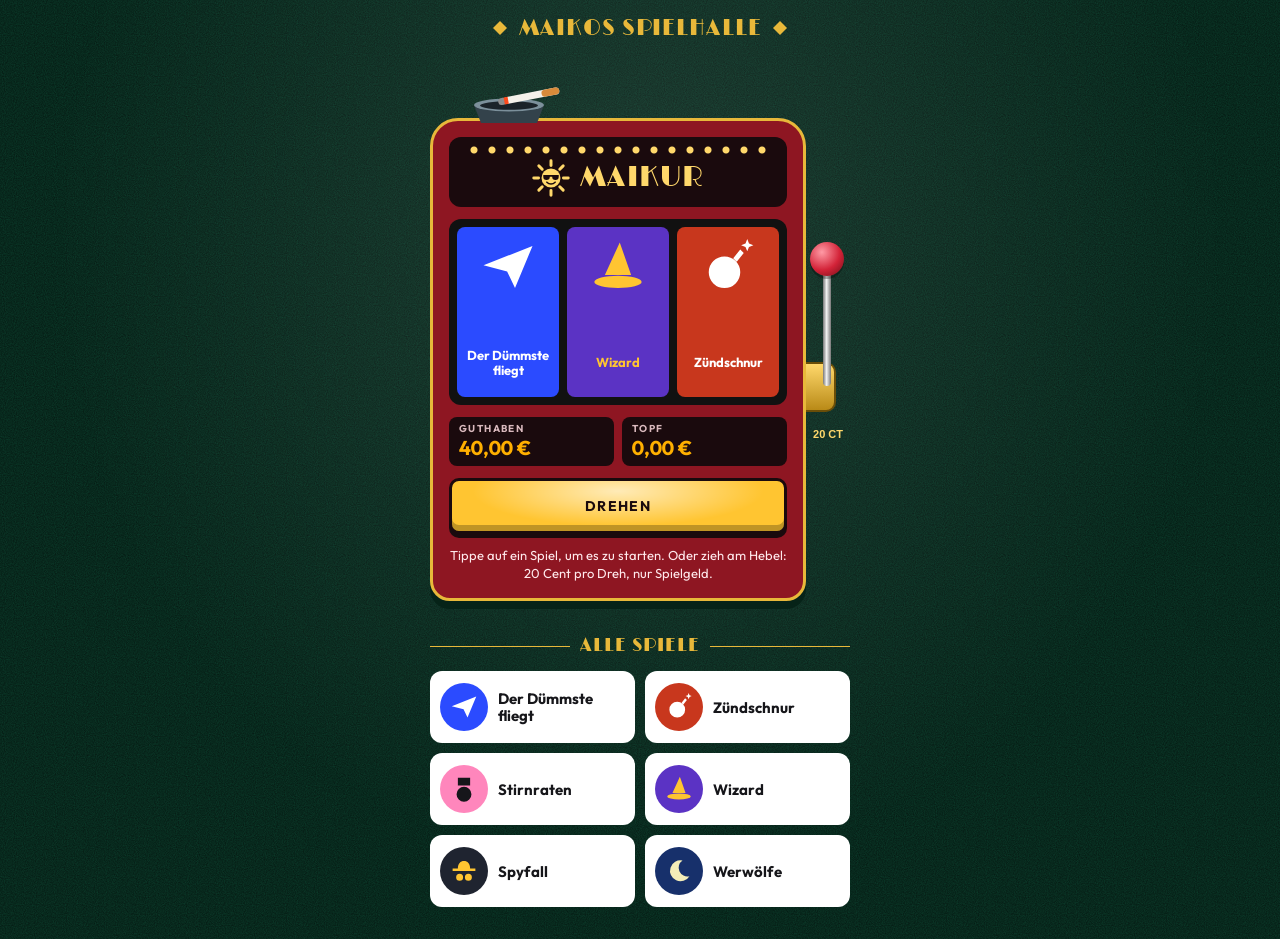
==== index.html @ b2ab0549 "Der Dümmste fliegt: Themen, optionales Schätzfinale, 240 neue Fragen; vier Spiele entfernt - Jede Fr" ====
<!DOCTYPE html>
<html lang="de">
<head>
<meta charset="UTF-8">
<meta name="viewport" content="width=device-width, initial-scale=1">
<title>Maikos Spielhalle</title>
<meta name="description" content="Partyspiele im Browser, ohne App. Dreh am Automaten oder such dir eins aus.">
<meta name="theme-color" content="#0B3B2A">
<meta property="og:type" content="website">
<meta property="og:locale" content="de_DE">
<meta property="og:title" content="Maikos Spielhalle">
<meta property="og:description" content="Partyspiele im Browser, ohne App.">
<link rel="icon" type="image/png" href="favicon.png">
<link rel="preconnect" href="https://fonts.googleapis.com">
<link rel="preconnect" href="https://fonts.gstatic.com" crossorigin>
<link href="https://fonts.googleapis.com/css2?family=Limelight&family=Outfit:wght@400;500;700&display=swap" rel="stylesheet">
<style>
  :root {
    --felt: #0B3B2A; --gold: #E8B83A; --gold-hi: #FFD86B; --red: #8E1622;
    --ink: #16161A; --dark: #1A0A0D; --cell: 170px;
  }
  * { box-sizing: border-box; }
  body {
    margin: 0; color: #fff; font-family: 'Outfit', system-ui, sans-serif;
    -webkit-tap-highlight-color: transparent;
    /* Filz: Lichtkegel + Fasern aus SVG-Rauschen */
    background-color: var(--felt);
    background-image:
      radial-gradient(ellipse at 50% 25%, rgba(255,255,255,.09), transparent 65%),
      url("data:image/svg+xml,%3Csvg xmlns='http://www.w3.org/2000/svg' width='220' height='220'%3E%3Cfilter id='n'%3E%3CfeTurbulence type='fractalNoise' baseFrequency='.9' numOctaves='3' stitchTiles='stitch'/%3E%3CfeColorMatrix values='0 0 0 0 0  0 0 0 0 0  0 0 0 0 0  0 0 0 .6 0'/%3E%3C/filter%3E%3Crect width='100%25' height='100%25' filter='url(%23n)'/%3E%3C/svg%3E");
  }
  .wrap { max-width: 440px; min-height: 100dvh; margin: 0 auto; padding: 0 10px 32px; }
  .display { font-family: 'Limelight', Georgia, serif; font-weight: 400; letter-spacing: .04em; }

  header {
    height: 56px; display: flex; align-items: center; justify-content: center; gap: 12px;
    color: var(--gold); font-size: 22px;
  }
  header svg { width: 14px; height: 14px; flex: none; }

  /* AUTOMAT */
  .stage { position: relative; margin: 62px 44px 0 0; }
  .machine {
    display: flex; flex-direction: column; gap: 12px; padding: 16px;
    background: var(--red); border: 3px solid var(--gold);
    border-radius: 28px 28px 20px 20px; box-shadow: 0 8px 0 #062318;
  }
  .machine[data-mode="games"] .slot-only, .machine[data-mode="slot"] .games-only { display: none; }

  .sign { background: var(--dark); border-radius: 12px; padding: 8px 12px 10px; }
  .bulbs {
    height: 10px; margin-bottom: 4px;
    background: radial-gradient(circle, var(--gold-hi) 3px, transparent 4px) center / 18px 10px;
  }
  .sign h1 {
    margin: 0; display: flex; align-items: center; justify-content: center; gap: 10px;
    font-size: 28px; color: var(--gold-hi);
  }
  .sign h1 svg { width: 38px; height: 38px; }

  .window { padding: 8px; background: #111; border-radius: 12px; }
  .games, .slot { display: flex; gap: 8px; }
  .reel { flex: 1; min-width: 0; height: var(--cell); overflow: hidden; border-radius: 8px; }
  .cell {
    height: var(--cell); padding: 12px 4px; text-align: center; text-decoration: none;
    display: flex; flex-direction: column; align-items: center; justify-content: space-between;
    font-size: 13px; font-weight: 700; line-height: 1.15; hyphens: auto;
  }
  .cell svg { width: 56px; height: 56px; }
  .cell span { min-height: 3.45em; display: flex; align-items: center; }

  /* Automatenspiel: eine Walze + drei Gewinnleitern */
  .slot .reel { flex: none; width: 80px; }
  .sym { height: var(--cell); display: flex; align-items: center; justify-content: center; background: #fff; }
  .sym.bust { background: var(--ink); }
  .sym svg { width: 58px; height: 58px; }
  .ladders { flex: 1; display: grid; grid-template-columns: repeat(3, 1fr); gap: 4px; }
  .ladder { display: flex; flex-direction: column; gap: 3px; }
  .ladder svg { width: 22px; height: 22px; margin: 0 auto 1px; }
  .step {
    flex: 1; display: flex; align-items: center; justify-content: center; border-radius: 3px;
    background: #2A2A2A; color: #A3A3A3; font-size: 11px; font-weight: 700;
  }
  .step.lit { background: var(--c); color: var(--ink); }

  .led { display: flex; gap: 8px; }
  .led div {
    flex: 1; padding: 5px 10px 6px; border-radius: 8px; background: var(--dark);
    font-size: 10px; font-weight: 700; letter-spacing: .14em; color: #D9B9BD;
  }
  .led b { display: block; font-size: 20px; letter-spacing: 0; color: #FFB000; font-variant-numeric: tabular-nums; }

  /* Leuchttasten */
  .btns { display: flex; gap: 8px; }
  .mbtn {
    flex: 1; height: 56px; padding: 0; cursor: pointer;
    border: 3px solid var(--dark); border-radius: 10px;
    background: radial-gradient(ellipse at 50% 20%, rgba(255,255,255,.65), transparent 62%), var(--c);
    box-shadow: inset 0 -6px 0 rgba(0,0,0,.25), 0 4px 0 var(--dark);
    color: var(--dark); font: 700 14px 'Outfit', sans-serif; letter-spacing: .1em;
    transition: transform .08s, box-shadow .08s, filter .2s;
  }
  .mbtn:active { transform: translateY(3px); box-shadow: inset 0 -3px 0 rgba(0,0,0,.25), 0 1px 0 var(--dark); }
  .mbtn:disabled { filter: saturate(.25) brightness(.65); cursor: default; }
  .hint { margin: 0; min-height: 2.8em; text-align: center; font-size: 13px; line-height: 1.4; color: #FFE9EC; }

  /* HEBEL */
  .lever {
    position: absolute; right: -44px; top: 118px; width: 44px; height: 210px;
    padding: 0; border: 0; background: none; cursor: pointer;
  }
  .lever i { position: absolute; display: block; }
  .lever .mount { left: 0; bottom: 34px; width: 30px; height: 50px; border-radius: 0 10px 10px 0; background: linear-gradient(#FFD86B, #B98A17); border: 2px solid #6B4E08; border-left: 0; }
  .lever .stick { left: 17px; bottom: 60px; width: 8px; height: 126px; border-radius: 4px; background: linear-gradient(90deg, #777, #F2F2F2 45%, #777); transform-origin: bottom; }
  .lever .knob { left: 4px; top: 6px; width: 34px; height: 34px; border-radius: 50%; background: radial-gradient(circle at 35% 30%, #FF9AA5, #D32338 55%, #6D0D16); box-shadow: 0 3px 0 rgba(0,0,0,.3); }
  .lever .price { left: 0; right: 0; bottom: 6px; font-style: normal; font-size: 11px; font-weight: 700; color: var(--gold-hi); text-align: center; }
  .lever.pull .knob { animation: knob .7s ease-out; }
  .lever.pull .stick { animation: stick .7s ease-out; }
  @keyframes knob  { 30% { transform: translateY(112px); } }
  @keyframes stick { 30% { transform: scaleY(.12); } }

  /* ASCHENBECHER */
  .ashtray { position: absolute; left: 22px; bottom: calc(100% - 9px); width: 120px; overflow: visible; pointer-events: none; }
  .smoke { fill: none; stroke: rgba(255,255,255,.55); stroke-width: 3; stroke-linecap: round; filter: blur(1.6px); opacity: 0; animation: smoke 4.5s linear infinite; }
  .smoke + .smoke { animation-delay: 2.2s; }
  @keyframes smoke {
    0%   { opacity: 0;  transform: translate(0, 10px); }
    25%  { opacity: .7; }
    100% { opacity: 0;  transform: translate(6px, -22px); }
  }
  .ember { animation: ember 1.8s ease-in-out infinite alternate; }
  @keyframes ember { to { fill: #FFB347; } }

  /* ALLE SPIELE */
  .all-title {
    display: flex; align-items: center; gap: 10px; margin: 34px 0 14px;
    color: var(--gold); font-size: 18px; letter-spacing: .06em;
  }
  .all-title::before, .all-title::after { content: ""; flex: 1; height: 1px; background: var(--gold); }
  .all { display: grid; grid-template-columns: 1fr 1fr; gap: 10px; }
  .card {
    min-height: 72px; padding: 10px; border-radius: 12px; background: #fff; color: var(--ink);
    display: flex; align-items: center; gap: 10px; text-decoration: none;
    font-size: 15px; font-weight: 700; line-height: 1.15;
  }
  .chip {
    flex: none; width: 48px; height: 48px; border-radius: 50%;
    display: flex; align-items: center; justify-content: center;
  }
  .chip svg { width: 28px; height: 28px; }

  .cell:active, .card:active { filter: brightness(.9); }
  a:focus-visible, button:focus-visible { outline: 3px solid #fff; outline-offset: 2px; }
  @media (prefers-reduced-motion: reduce) { .smoke, .ember, .lever.pull i { animation: none; } .smoke { opacity: .5; } }
</style>
</head>
<body>
<div class="wrap">

  <header class="display">
    <svg viewBox="0 0 14 14" aria-hidden="true"><path d="M7 0l7 7-7 7-7-7z" fill="currentColor"/></svg>
    MAIKOS SPIELHALLE
    <svg viewBox="0 0 14 14" aria-hidden="true"><path d="M7 0l7 7-7 7-7-7z" fill="currentColor"/></svg>
  </header>

  <div class="stage">

    <svg class="ashtray" viewBox="0 0 120 70" aria-hidden="true">
      <path class="smoke" d="M50 34c-9-8 8-13 0-22s7-13 1-22"/>
      <path class="smoke" d="M53 34c8-9-7-12 1-21s-6-14 0-23"/>
      <path d="M22 48h70l-7 18H29z" fill="#33424B"/>
      <ellipse cx="57" cy="48" rx="35" ry="6.5" fill="#7C909B"/>
      <ellipse cx="57" cy="48.5" rx="29" ry="4.2" fill="#1B2329"/>
      <g transform="rotate(-11 60 42)">
        <rect x="52" y="39" width="56" height="7" rx="3.5" fill="#F4F1EA"/>
        <rect x="90" y="39" width="18" height="7" rx="3.5" fill="#D98A3A"/>
        <rect x="46" y="39" width="8" height="7" rx="3" fill="#8D8D8D"/>
        <rect class="ember" x="52" y="39" width="4" height="7" fill="#FF4A1C"/>
      </g>
    </svg>

    <section class="machine" data-mode="games" aria-label="Spielautomat">
      <div class="sign">
        <div class="bulbs" aria-hidden="true"></div>
        <h1 class="display">
          <svg viewBox="0 0 64 64" aria-hidden="true">
            <g stroke="#FFD86B" stroke-width="5" stroke-linecap="round"><path d="M32 3v8M32 53v8M3 32h8M53 32h8M11.5 11.5l5.7 5.7M46.8 46.8l5.7 5.7M11.5 52.5l5.7-5.7M46.8 17.2l5.7-5.7"/></g>
            <circle cx="32" cy="32" r="16" fill="#FFD86B"/>
            <path d="M19 27h26v3a5.5 5.5 0 0 1-11 0h-4a5.5 5.5 0 0 1-11 0z" fill="#1A0A0D"/>
            <path d="M25 39c4 4 10 4 14 0" stroke="#1A0A0D" stroke-width="2.5" fill="none" stroke-linecap="round"/>
          </svg>
          MAIKUR
        </h1>
      </div>

      <div class="window">
        <div class="games games-only">
          <div class="reel"><div class="strip"></div></div>
          <div class="reel"><div class="strip"></div></div>
          <div class="reel"><div class="strip"></div></div>
        </div>
        <div class="slot slot-only">
          <div class="reel"><div class="strip" id="sreel"></div></div>
          <div class="ladders" id="ladders"></div>
        </div>
      </div>

      <div class="led">
        <div>GUTHABEN<b id="credit"></b></div>
        <div>TOPF<b id="pot"></b></div>
      </div>

      <div class="btns">
        <button class="mbtn games-only" id="spin"  type="button" style="--c:#FFC531">DREHEN</button>
        <button class="mbtn slot-only"  id="take"  type="button" style="--c:#5BD67A">NEHMEN</button>
        <button class="mbtn slot-only"  id="start" type="button" style="--c:#FFC531">START</button>
        <button class="mbtn slot-only"  id="back"  type="button" style="--c:#7DC0FF">SPIELE</button>
      </div>

      <p class="hint" id="hint" aria-live="polite"></p>
    </section>

    <button class="lever" id="lever" type="button" aria-label="Am Hebel ziehen, 20 Cent Spielgeld">
      <i class="mount"></i><i class="stick"></i><i class="knob"></i><i class="price">20 CT</i>
    </button>
  </div>

  <h2 class="all-title display">ALLE SPIELE</h2>
  <nav class="all" aria-label="Alle Spiele"></nav>
</div>

<script>
  const $ = id => document.getElementById(id);
  const machine = document.querySelector('.machine');
  const calm = matchMedia('(prefers-reduced-motion: reduce)').matches;
  let busy = false;
  const say = t => $('hint').textContent = t;

  // Lässt eine Walze durch `cells` (HTML je Feld) rollen; am Ende steht nur noch das letzte Feld da.
  function roll(s, cells, ms) {
    const settle = () => { s.style.transition = 'none'; s.style.transform = ''; s.innerHTML = cells.at(-1); };
    if (calm) { settle(); return Promise.resolve(); }
    s.style.transition = 'none'; s.style.transform = '';
    s.innerHTML = cells.join('');
    s.offsetHeight; // Startposition festschreiben, sonst startet die Transition nicht
    s.style.transition = `transform ${ms}ms cubic-bezier(.15,.8,.25,1)`;
    s.style.transform = `translateY(-${(cells.length - 1) * 100 / cells.length}%)`;
    return new Promise(done => setTimeout(() => { settle(); done(); }, ms + 40));
  }

  /* ———— SPIELE-WALZEN ———— */
  // n: Name, p: Datei, bg/fg: Farben, d: Symbol (ein SVG-Pfad, viewBox 64)
  const G = [
    { n: 'Der Dümmste fliegt',  p: 'derduemmstefliegt.html', bg: '#2B4BFF', fg: '#FFFFFF', d: 'M4 30l56-22-20 48-9-19z' },
    { n: 'Zündschnur',          p: 'zuendschnur.html',       bg: '#C8371D', fg: '#FFFFFF', d: 'M10 38a18 18 0 1 0 36 0a18 18 0 1 0-36 0zM38 22l8-10 4 4-8 10zM54 0l2 5 5 2-5 2-2 5-2-5-5-2 5-2z' },
    { n: 'Stirnraten',          p: 'stirnraten.html',        bg: '#FF86BC', fg: '#16161A', d: 'M15 44a17 17 0 1 0 34 0a17 17 0 1 0-34 0zM18 6h28v18H18z' },
    { n: 'Wizard',              p: 'wizard.html',            bg: '#5B33C4', fg: '#FFC531', d: 'M34 4l13 37H17zM5 49a27 7 0 1 0 54 0a27 7 0 1 0-54 0z' },
    { n: 'Spyfall',             p: 'spyfall.html',           bg: '#1F2430', fg: '#FFC531', d: 'M18 26c0-11 6-17 14-17s14 6 14 17zM6 26h52v6H6zM14 46a8 8 0 1 0 16 0a8 8 0 1 0-16 0zM34 46a8 8 0 1 0 16 0a8 8 0 1 0-16 0z' },
    { n: 'Werwölfe',            p: 'werwolf.html',           bg: '#17306B', fg: '#F4EDB8', d: 'M40 8a24 24 0 1 0 16 36a20 20 0 0 1-16-36z' }
  ];
  const icon = g => `<svg viewBox="0 0 64 64" aria-hidden="true"><path fill="${g.fg}" fill-rule="evenodd" d="${g.d}"/></svg>`;
  const cell = g => `<a class="cell" href="${g.p}" style="background:${g.bg};color:${g.fg}">${icon(g)}<span>${g.n}</span></a>`;
  document.querySelector('.all').innerHTML = G.map(g =>
    `<a class="card" href="${g.p}"><span class="chip" style="background:${g.bg}">${icon(g)}</span>${g.n}</a>`).join('');

  const strips = [...document.querySelectorAll('.games .strip')];
  const rand = n => Math.floor(Math.random() * n);
  const pick3 = () => { const pool = G.map((_, i) => i), out = []; while (out.length < 3) out.push(pool.splice(rand(pool.length), 1)[0]); return out; };

  let shown = pick3(), holdUntil = 0;
  strips.forEach((s, i) => s.innerHTML = cell(G[shown[i]]));

  async function show(next, big) {
    if (busy) return;
    busy = true; $('spin').disabled = big;
    await Promise.all(next.map((target, i) => {
      const path = [shown[i]];
      if (big) for (let j = 0; j < 10 + i * 5; j++) path.push(rand(G.length));
      path.push(target);
      return roll(strips[i], path.map(k => cell(G[k])), big ? 1100 + i * 450 : 450);
    }));
    shown = next; busy = false; $('spin').disabled = false;
  }
  $('spin').addEventListener('click', () => { holdUntil = Date.now() + 8000; show(pick3(), true); });

  // Walzen wechseln von selbst durch, außer kurz nach einem Dreh, im Automatenspiel oder bei reduzierter Bewegung.
  if (!calm) setInterval(() => {
    if (machine.dataset.mode === 'games' && !document.hidden && Date.now() > holdUntil) show(shown.map(k => (k + 1) % G.length), false);
  }, 3500);

  /* ———— AUTOMATENSPIEL (nur Spielgeld, Beträge in Cent) ————
     Jeder Dreh kostet 20 Cent und zeigt ein Symbol. Kirsche, Glocke und Stern klettern je eine
     Gewinnleiter hoch, der Topf ist die Summe der erreichten Stufen. Der Blitz leert den Topf.
     Chancen so gewählt, dass je nach Risiko etwa 80–110 % zurückkommen. */
  const BET = 20, START = 4000;
  const S = [
    { c: '#FF8493', p: .36, steps: [20, 40, 80, 120, 200, 400],     svg: '<circle cx="20" cy="46" r="11" fill="#E0263C"/><circle cx="44" cy="42" r="11" fill="#E0263C"/><path d="M20 36C22 20 34 12 46 8M44 32c0-10 1-18 2-24" stroke="#1C7A3A" stroke-width="4" fill="none" stroke-linecap="round"/>' },
    { c: '#FFD86B', p: .27, steps: [30, 60, 120, 240, 500, 1000],   svg: '<path d="M32 8c-11 0-16 9-16 20v10l-6 8h44l-6-8V28c0-11-5-20-16-20z" fill="#E8B83A"/><circle cx="32" cy="52" r="5" fill="#8F6A0C"/>' },
    { c: '#9DB0FF', p: .17, steps: [50, 100, 200, 500, 1000, 2500], svg: '<path d="M32 4l8.2 17.6 19.3 2.4-14.2 13.2 3.7 19L32 46.8 15 56.2l3.7-19L4.5 24l19.3-2.4z" fill="#2B4BFF"/>' }
  ];
  const BOLT = '<path d="M36 4L12 36h16l-4 24 26-34H34z" fill="#FFC531"/>';
  const svg = i => `<svg viewBox="0 0 64 64" aria-hidden="true">${i < 3 ? S[i].svg : BOLT}</svg>`;
  const sym = i => `<div class="sym${i === 3 ? ' bust' : ''}">${svg(i)}</div>`;
  const euro = c => (c / 100).toFixed(2).replace('.', ',') + ' €';
  const short = c => c % 100 ? (c / 100).toFixed(2).replace('.', ',') : c / 100;

  let credit = START, lad = [0, 0, 0], last = 0;
  try { const v = localStorage.getItem('maikur'); if (v !== null && +v >= 0) credit = +v; } catch {}
  const pot = () => lad.reduce((sum, l, i) => sum + (l ? S[i].steps[l - 1] : 0), 0);

  function draw() {
    $('credit').textContent = euro(credit);
    $('pot').textContent = euro(pot());
    $('take').disabled = busy || !pot();
    $('start').disabled = busy;
    $('ladders').innerHTML = S.map((s, i) => `<div class="ladder" style="--c:${s.c}">${svg(i)}${
      s.steps.map((v, k) => `<div class="step${lad[i] > k ? ' lit' : ''}">${short(v)}</div>`).reverse().join('')}</div>`).join('');
    try { localStorage.setItem('maikur', credit); } catch {}
  }

  function setMode(m) {
    machine.dataset.mode = m;
    say(m === 'games'
      ? 'Tippe auf ein Spiel, um es zu starten. Oder zieh am Hebel: 20 Cent pro Dreh, nur Spielgeld.'
      : 'Jedes Symbol klettert seine Leiter hoch. Nimm den Topf, bevor der Blitz kommt.');
  }

  async function pull() {
    if (busy) return;
    if (machine.dataset.mode !== 'slot') setMode('slot');
    if (credit < BET) {
      if (pot()) return say('Guthaben leer. Nimm erst den Topf!');
      credit = START; draw();
      return say('Pleite! Es gibt neue 40 € Spielgeld.');
    }
    busy = true; credit -= BET; draw();
    const r = Math.random(), i = r < S[0].p ? 0 : r < S[0].p + S[1].p ? 1 : r < S[0].p + S[1].p + S[2].p ? 2 : 3;
    const path = [last]; for (let j = 0; j < 14; j++) path.push(rand(4)); path.push(i);
    await roll($('sreel'), path.map(sym), 1300);
    last = i;
    if (i === 3) {
      const lost = pot(); lad = [0, 0, 0];
      say(lost ? `Blitz! ${euro(lost)} aus dem Topf sind weg.` : 'Blitz! Zum Glück war der Topf leer.');
    } else if (++lad[i] === S[i].steps.length) {
      const win = S[i].steps.at(-1); credit += win; lad[i] = 0;
      say(`Leiter voll! ${euro(win)} gewonnen.`);
    } else {
      say(`Im Topf: ${euro(pot())}. Nehmen oder weiterdrehen?`);
    }
    busy = false; draw();
  }

  $('lever').addEventListener('click', () => {
    const l = $('lever'); l.classList.remove('pull'); l.offsetWidth; l.classList.add('pull');
    pull();
  });
  $('start').addEventListener('click', pull);
  $('take').addEventListener('click', () => {
    const win = pot(); credit += win; lad = [0, 0, 0]; draw();
    say(`${euro(win)} genommen.`);
  });
  $('back').addEventListener('click', () => setMode('games'));

  $('sreel').innerHTML = sym(0);
  setMode('games'); draw();
</script>
</body>
</html>
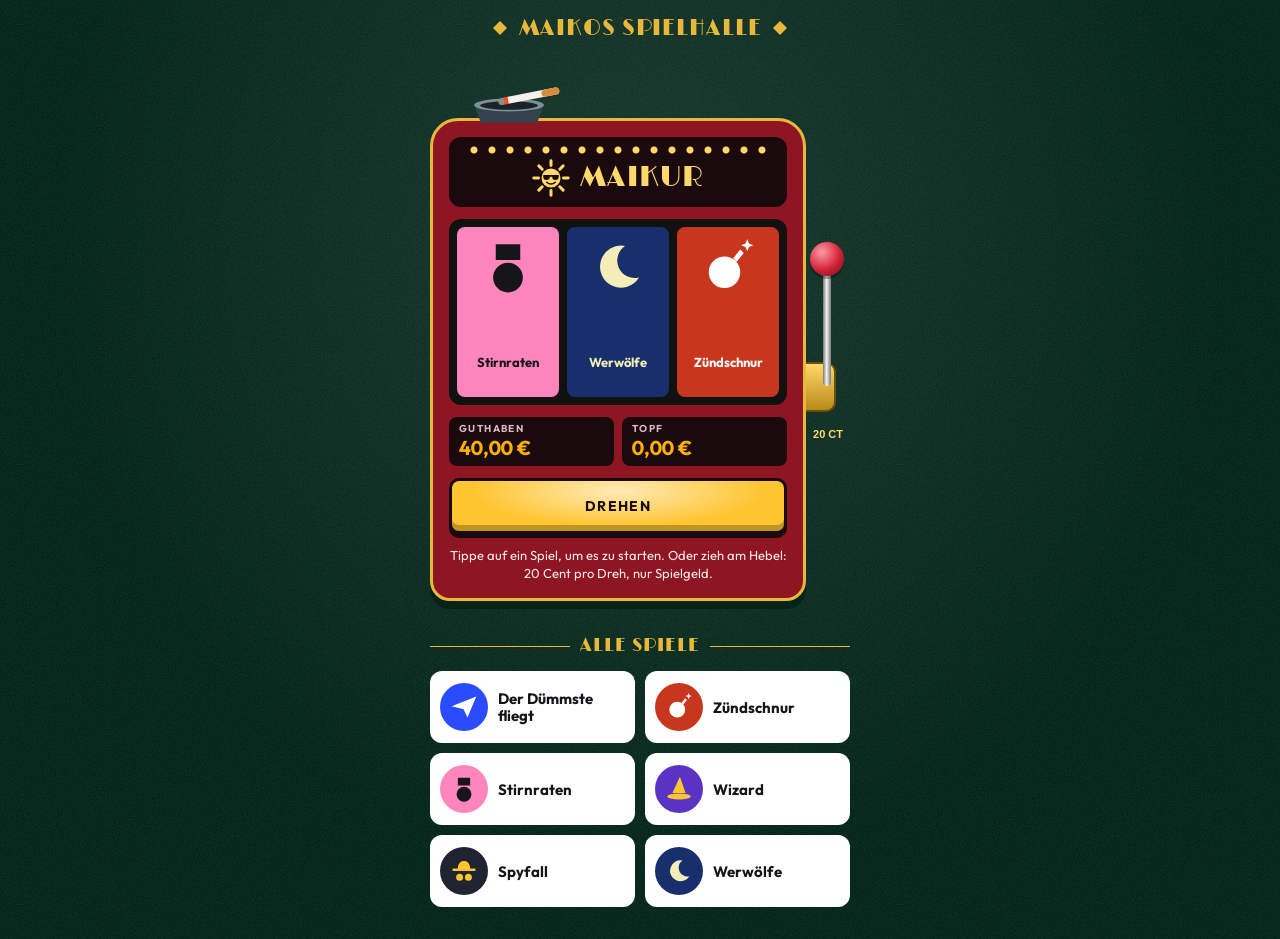
==== commit 9957af50: "Vorschaubilder im Casino-Stil, Titel einheitlich „Maikos Spielhalle“, Link-Vorschau für Startseite u" ====
--- a/index.html
+++ b/index.html
@@ -10,6 +10,13 @@
 <meta property="og:locale" content="de_DE">
 <meta property="og:title" content="Maikos Spielhalle">
 <meta property="og:description" content="Partyspiele im Browser, ohne App.">
+<meta property="og:site_name" content="Maikos Spielhalle">
+<meta property="og:url" content="https://maiggooo.github.io/spielhalle/">
+<meta property="og:image" content="https://maiggooo.github.io/spielhalle/og/index.jpg">
+<meta property="og:image:width" content="1200">
+<meta property="og:image:height" content="630">
+<meta property="og:image:alt" content="Maikos Spielhalle">
+<meta name="twitter:card" content="summary_large_image">
 <link rel="icon" type="image/png" href="favicon.png">
 <link rel="preconnect" href="https://fonts.googleapis.com">
 <link rel="preconnect" href="https://fonts.gstatic.com" crossorigin>
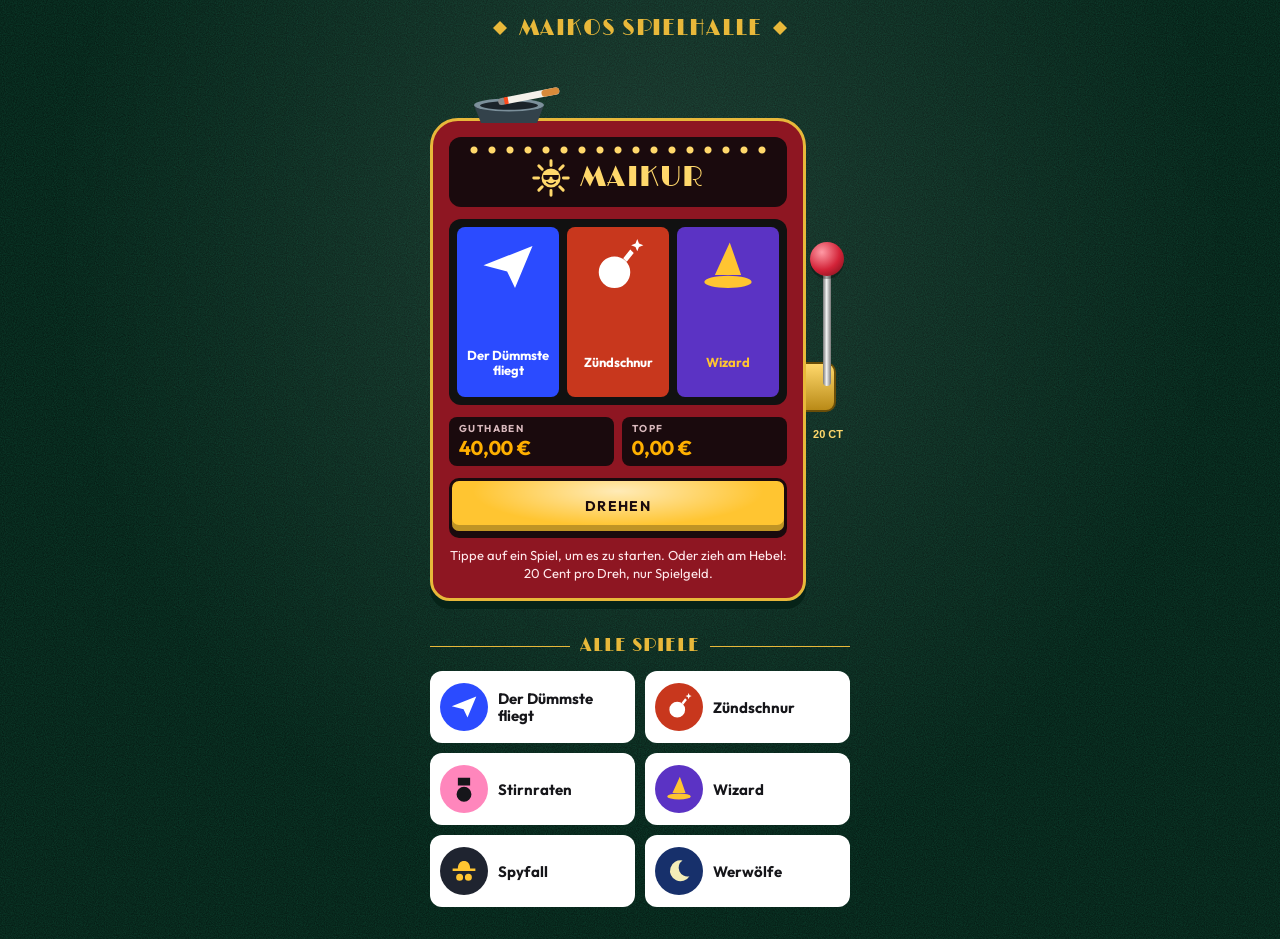
==== commit 1b0fdde8: "Spielhalle als App installierbar und offline spielbar (Manifest, Service Worker, neues Icon) Co-Auth" ====
--- a/index.html
+++ b/index.html
@@ -18,6 +18,11 @@
 <meta property="og:image:alt" content="Maikos Spielhalle">
 <meta name="twitter:card" content="summary_large_image">
 <link rel="icon" type="image/png" href="favicon.png">
+<link rel="apple-touch-icon" href="favicon.png">
+<link rel="manifest" href="manifest.json">
+<meta name="apple-mobile-web-app-capable" content="yes">
+<meta name="apple-mobile-web-app-title" content="Spielhalle">
+<script>if ("serviceWorker" in navigator) navigator.serviceWorker.register("sw.js");</script>
 <link rel="preconnect" href="https://fonts.googleapis.com">
 <link rel="preconnect" href="https://fonts.gstatic.com" crossorigin>
 <link href="https://fonts.googleapis.com/css2?family=Limelight&family=Outfit:wght@400;500;700&display=swap" rel="stylesheet">
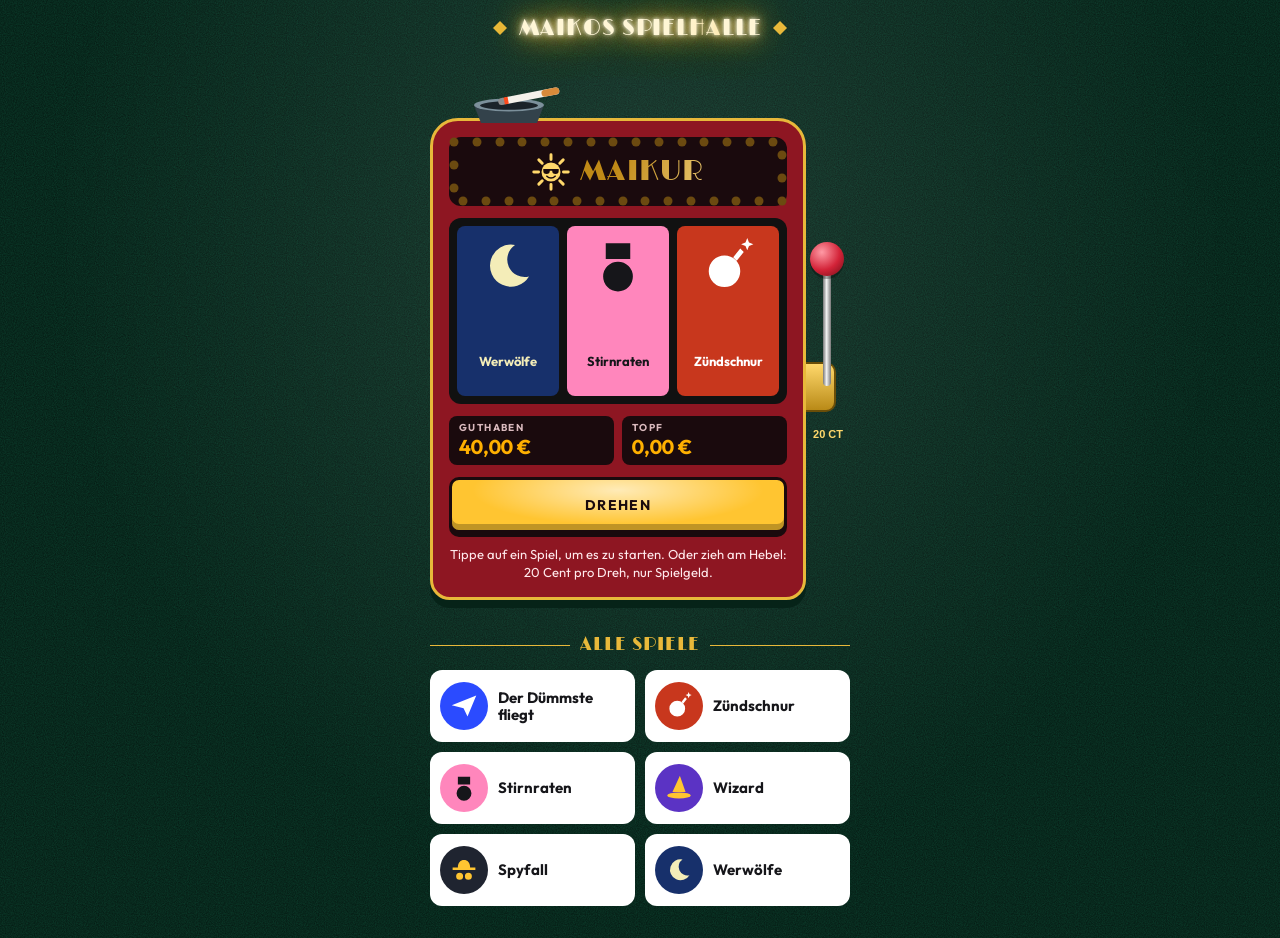
==== commit e4df7000: "Spielhallen-Effekte: Neon-Schrift, Lauflicht, Vibration, Konfetti/Münzregen, Kippkarten, Gold-Schimm" ====
--- a/index.html
+++ b/index.html
@@ -23,6 +23,7 @@
 <meta name="apple-mobile-web-app-capable" content="yes">
 <meta name="apple-mobile-web-app-title" content="Spielhalle">
 <script>if ("serviceWorker" in navigator) navigator.serviceWorker.register("sw.js");</script>
+<script src="fx.js" defer></script>
 <link rel="preconnect" href="https://fonts.googleapis.com">
 <link rel="preconnect" href="https://fonts.gstatic.com" crossorigin>
 <link href="https://fonts.googleapis.com/css2?family=Limelight&family=Outfit:wght@400;500;700&display=swap" rel="stylesheet">
@@ -59,7 +60,7 @@
   }
   .machine[data-mode="games"] .slot-only, .machine[data-mode="slot"] .games-only { display: none; }
 
-  .sign { background: var(--dark); border-radius: 12px; padding: 8px 12px 10px; }
+  .sign { position: relative; background: var(--dark); border-radius: 12px; padding: 16px 16px 15px; }
   .bulbs {
     height: 10px; margin-bottom: 4px;
     background: radial-gradient(circle, var(--gold-hi) 3px, transparent 4px) center / 18px 10px;
@@ -171,7 +172,7 @@
 
   <header class="display">
     <svg viewBox="0 0 14 14" aria-hidden="true"><path d="M7 0l7 7-7 7-7-7z" fill="currentColor"/></svg>
-    MAIKOS SPIELHALLE
+    <span class="fx-neon">MAIKOS SPIELH<span class="fx-flicker">A</span>LLE</span>
     <svg viewBox="0 0 14 14" aria-hidden="true"><path d="M7 0l7 7-7 7-7-7z" fill="currentColor"/></svg>
   </header>
 
@@ -192,9 +193,8 @@
     </svg>
 
     <section class="machine" data-mode="games" aria-label="Spielautomat">
-      <div class="sign">
-        <div class="bulbs" aria-hidden="true"></div>
-        <h1 class="display">
+      <div class="sign" data-fx-bulbs>
+        <h1 class="display fx-shine">
           <svg viewBox="0 0 64 64" aria-hidden="true">
             <g stroke="#FFD86B" stroke-width="5" stroke-linecap="round"><path d="M32 3v8M32 53v8M3 32h8M53 32h8M11.5 11.5l5.7 5.7M46.8 46.8l5.7 5.7M11.5 52.5l5.7-5.7M46.8 17.2l5.7-5.7"/></g>
             <circle cx="32" cy="32" r="16" fill="#FFD86B"/>
@@ -273,7 +273,7 @@
   const icon = g => `<svg viewBox="0 0 64 64" aria-hidden="true"><path fill="${g.fg}" fill-rule="evenodd" d="${g.d}"/></svg>`;
   const cell = g => `<a class="cell" href="${g.p}" style="background:${g.bg};color:${g.fg}">${icon(g)}<span>${g.n}</span></a>`;
   document.querySelector('.all').innerHTML = G.map(g =>
-    `<a class="card" href="${g.p}"><span class="chip" style="background:${g.bg}">${icon(g)}</span>${g.n}</a>`).join('');
+    `<a class="card" data-fx-tilt href="${g.p}"><span class="chip" style="background:${g.bg}">${icon(g)}</span>${g.n}</a>`).join('');
 
   const strips = [...document.querySelectorAll('.games .strip')];
   const rand = n => Math.floor(Math.random() * n);
@@ -321,8 +321,9 @@
   const pot = () => lad.reduce((sum, l, i) => sum + (l ? S[i].steps[l - 1] : 0), 0);
 
   function draw() {
-    $('credit').textContent = euro(credit);
-    $('pot').textContent = euro(pot());
+    const put = (id, t) => window.fx ? fx.roll($(id), t) : $(id).textContent = t;
+    put('credit', euro(credit));
+    put('pot', euro(pot()));
     $('take').disabled = busy || !pot();
     $('start').disabled = busy;
     $('ladders').innerHTML = S.map((s, i) => `<div class="ladder" style="--c:${s.c}">${svg(i)}${
@@ -356,6 +357,7 @@
     } else if (++lad[i] === S[i].steps.length) {
       const win = S[i].steps.at(-1); credit += win; lad[i] = 0;
       say(`Leiter voll! ${euro(win)} gewonnen.`);
+      window.fx?.burst('coins', 1.5);
     } else {
       say(`Im Topf: ${euro(pot())}. Nehmen oder weiterdrehen?`);
     }
@@ -370,8 +372,14 @@
   $('take').addEventListener('click', () => {
     const win = pot(); credit += win; lad = [0, 0, 0]; draw();
     say(`${euro(win)} genommen.`);
+    if (win) window.fx?.burst('coins', Math.min(1.5, .3 + win / 1000));
   });
   $('back').addEventListener('click', () => setMode('games'));
+
+  // Spielekarten werden ausgeteilt, sobald sie ins Bild kommen
+  new IntersectionObserver((es, o) => {
+    if (es[0].isIntersecting && window.fx) { fx.deal([...document.querySelectorAll('.all .card')]); o.disconnect(); }
+  }).observe(document.querySelector('.all'));
 
   $('sreel').innerHTML = sym(0);
   setMode('games'); draw();
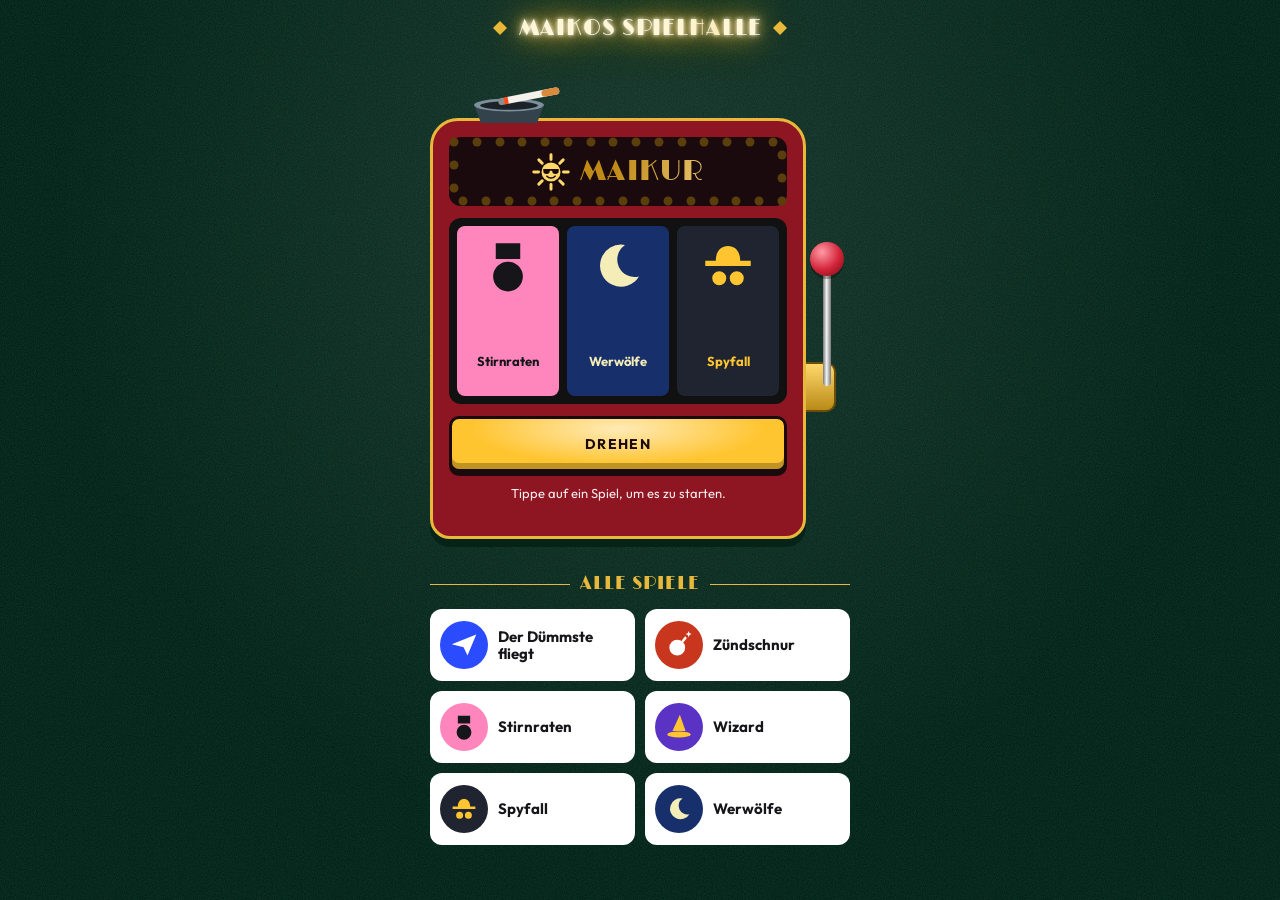
==== commit 5bcce6bd: "Startseite: Automatenspiel bleibt versteckt, bis jemand am Hebel zieht; dann gehen die Lichter an Co" ====
--- a/index.html
+++ b/index.html
@@ -164,7 +164,13 @@
 
   .cell:active, .card:active { filter: brightness(.9); }
   a:focus-visible, button:focus-visible { outline: 3px solid #fff; outline-offset: 2px; }
-  @media (prefers-reduced-motion: reduce) { .smoke, .ember, .lever.pull i { animation: none; } .smoke { opacity: .5; } }
+  /* Geheimnis: Bis zum ersten Zug am Hebel ist der Automat aus. Kein Spielgeld, kein Preis, die Birnen glimmen nur. */
+  .stage:not(.lit) .lever .price { visibility: hidden; }
+  .stage:not(.lit) .fx-bulbs i { animation: none; background: #5A3E0C; box-shadow: none; }
+  .stage:not(.lit) .fx-shine { animation: none; }
+  .stage.on .sign { animation: power .9s steps(1); }
+  @keyframes power { 0%, 30%, 55% { filter: brightness(.35); } 15%, 42%, 100% { filter: none; } }
+  @media (prefers-reduced-motion: reduce) { .smoke, .ember, .lever.pull i, .stage.on .sign { animation: none; } .smoke { opacity: .5; } }
 </style>
 </head>
 <body>
@@ -217,7 +223,7 @@
         </div>
       </div>
 
-      <div class="led">
+      <div class="led slot-only">
         <div>GUTHABEN<b id="credit"></b></div>
         <div>TOPF<b id="pot"></b></div>
       </div>
@@ -232,7 +238,7 @@
       <p class="hint" id="hint" aria-live="polite"></p>
     </section>
 
-    <button class="lever" id="lever" type="button" aria-label="Am Hebel ziehen, 20 Cent Spielgeld">
+    <button class="lever" id="lever" type="button" aria-label="Am Hebel ziehen">
       <i class="mount"></i><i class="stick"></i><i class="knob"></i><i class="price">20 CT</i>
     </button>
   </div>
@@ -334,8 +340,8 @@
   function setMode(m) {
     machine.dataset.mode = m;
     say(m === 'games'
-      ? 'Tippe auf ein Spiel, um es zu starten. Oder zieh am Hebel: 20 Cent pro Dreh, nur Spielgeld.'
-      : 'Jedes Symbol klettert seine Leiter hoch. Nimm den Topf, bevor der Blitz kommt.');
+      ? 'Tippe auf ein Spiel, um es zu starten.'
+      : 'Nur Spielgeld, 20 Cent pro Dreh. Jedes Symbol klettert seine Leiter hoch. Nimm den Topf, bevor der Blitz kommt.');
   }
 
   async function pull() {
@@ -364,8 +370,16 @@
     busy = false; draw();
   }
 
+  const stage = document.querySelector('.stage');
   $('lever').addEventListener('click', () => {
     const l = $('lever'); l.classList.remove('pull'); l.offsetWidth; l.classList.add('pull');
+    if (!stage.classList.contains('lit')) {
+      // Einschalten: Schild flackert, Lauflicht startet, danach geht es ins Automatenspiel
+      stage.classList.add('lit', 'on');
+      navigator.vibrate?.([30, 60, 30, 60, 80]);
+      setTimeout(pull, calm ? 0 : 900);
+      return;
+    }
     pull();
   });
   $('start').addEventListener('click', pull);
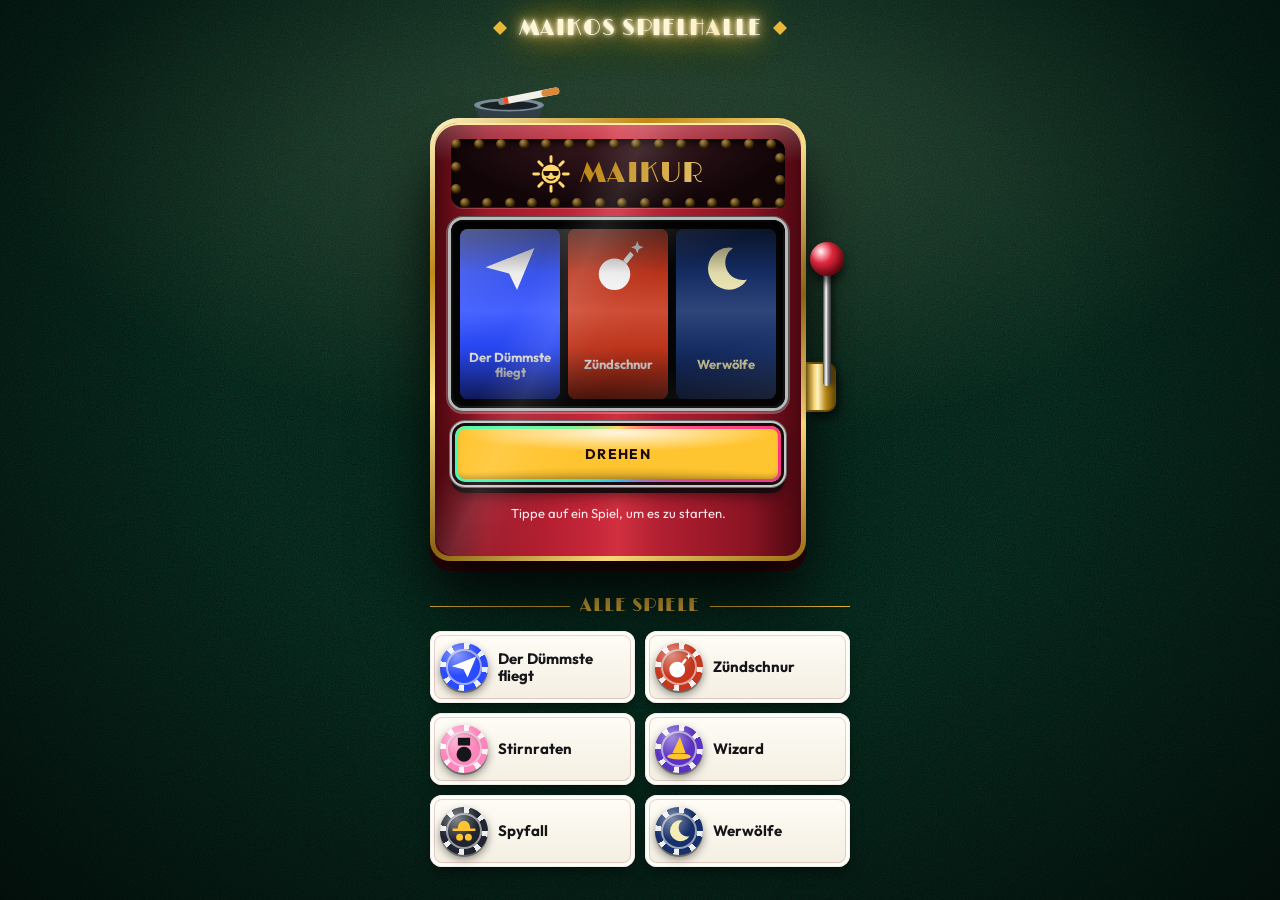
==== commit 4309ef04: "Realistischere Materialien: Klavierlack, Messing, Chrom, Glas, Glühbirnen, Pokerchips, Papierkarten;" ====
--- a/index.html
+++ b/index.html
@@ -166,11 +166,80 @@
   a:focus-visible, button:focus-visible { outline: 3px solid #fff; outline-offset: 2px; }
   /* Geheimnis: Bis zum ersten Zug am Hebel ist der Automat aus. Kein Spielgeld, kein Preis, die Birnen glimmen nur. */
   .stage:not(.lit) .lever .price { visibility: hidden; }
-  .stage:not(.lit) .fx-bulbs i { animation: none; background: #5A3E0C; box-shadow: none; }
+  .stage:not(.lit) .fx-bulbs i { animation: none; background: radial-gradient(circle at 35% 30%, #A88A4A, #4A3208 55%, #221603); box-shadow: inset 0 -1px 2px rgba(0,0,0,.6); }
   .stage:not(.lit) .fx-shine { animation: none; }
   .stage.on .sign { animation: power .9s steps(1); }
   @keyframes power { 0%, 30%, 55% { filter: brightness(.35); } 15%, 42%, 100% { filter: none; } }
   @media (prefers-reduced-motion: reduce) { .smoke, .ember, .lever.pull i, .stage.on .sign { animation: none; } .smoke { opacity: .5; } }
+
+  /* ———— MATERIALIEN: Lack, Messing, Chrom, Glas, Glühbirnen, Pokerchips, Spielkarten ———— */
+  /* Raum: Spot von oben, dunkle Ecken */
+  body { background-image:
+      radial-gradient(ellipse 70% 45% at 50% 18%, rgba(255,230,170,.16), transparent 70%),
+      radial-gradient(ellipse at 50% 40%, transparent 45%, rgba(0,0,0,.65) 100%),
+      url("data:image/svg+xml,%3Csvg xmlns='http://www.w3.org/2000/svg' width='220' height='220'%3E%3Cfilter id='n'%3E%3CfeTurbulence type='fractalNoise' baseFrequency='.9' numOctaves='3' stitchTiles='stitch'/%3E%3CfeColorMatrix values='0 0 0 0 0  0 0 0 0 0  0 0 0 0 0  0 0 0 .6 0'/%3E%3C/filter%3E%3Crect width='100%25' height='100%25' filter='url(%23n)'/%3E%3C/svg%3E");
+    background-attachment: fixed; }
+
+  /* Gehäuse: roter Klavierlack mit Rundung, Messingrahmen, Schlagschatten auf dem Filz */
+  .machine { position: relative; border: 5px solid transparent;
+    background:
+      linear-gradient(180deg, rgba(255,255,255,.22), rgba(255,255,255,0) 9%) padding-box,
+      linear-gradient(90deg, #4A0710, #9C1828 14%, #C42538 42%, #D0303F 50%, #B01F31 62%, #8A1423 86%, #4A0710) padding-box,
+      linear-gradient(145deg, #FFF3C4, #C08A17 22%, #FBE08A 40%, #8A6312 62%, #F7D779 80%, #9A6B10) border-box;
+    box-shadow: 0 2px 0 #FFE9A3 inset, 0 30px 50px -10px rgba(0,0,0,.8), 0 10px 0 #2A0508, 0 60px 80px rgba(0,0,0,.45); }
+  /* Lackspiegelung: weicher Lichtstreifen schräg über dem Gehäuse */
+  .machine::before { content: ""; position: absolute; inset: 0; border-radius: inherit; pointer-events: none; z-index: 3;
+    background: linear-gradient(115deg, transparent 30%, rgba(255,255,255,.10) 38%, rgba(255,255,255,.02) 46%, transparent 52%); }
+
+  /* Schild: Rauchglas, eingelassen */
+  .sign { background: radial-gradient(ellipse at 50% 0%, #3A1A20, #120508 70%);
+    box-shadow: inset 0 3px 8px rgba(0,0,0,.9), inset 0 -1px 0 rgba(255,255,255,.12), 0 1px 0 rgba(255,255,255,.18); }
+
+  /* Walzenfenster: tiefe Vertiefung, Chromrand, Glas mit Spiegelung, Walzen gewölbt */
+  .window { position: relative; background: #050505; padding: 9px;
+    box-shadow: inset 0 6px 14px rgba(0,0,0,.95), inset 0 0 0 2px #1d1d1d, 0 0 0 3px #B9B9B9, 0 0 0 4px #555, 0 1px 0 5px rgba(255,255,255,.25); }
+  .window::after { content: ""; position: absolute; inset: 9px; border-radius: 8px; pointer-events: none; z-index: 2;
+    background: linear-gradient(160deg, rgba(255,255,255,.28), rgba(255,255,255,.06) 28%, transparent 40%, transparent 75%, rgba(255,255,255,.07)); }
+  .reel { position: relative; }
+  .reel::after { content: ""; position: absolute; inset: 0; pointer-events: none; z-index: 1;
+    background: linear-gradient(rgba(0,0,0,.62), rgba(0,0,0,.08) 26%, rgba(255,255,255,.10) 48%, rgba(0,0,0,.06) 70%, rgba(0,0,0,.66)); }
+
+  /* Anzeigen: echte LED-Ziffern hinter Glas */
+  .led div { position: relative; background: #0B0405;
+    background-image: radial-gradient(rgba(255,176,0,.07) 1px, transparent 1.3px); background-size: 4px 4px;
+    box-shadow: inset 0 3px 8px rgba(0,0,0,.9), 0 0 0 2px #2A1014, 0 1px 0 3px rgba(255,255,255,.12); }
+  .led b { color: #FFC14D; text-shadow: 0 0 4px rgba(255,176,0,.9), 0 0 12px rgba(255,120,0,.55); }
+  .led div::after { content: ""; position: absolute; inset: 0; border-radius: inherit; pointer-events: none;
+    background: linear-gradient(170deg, rgba(255,255,255,.12), transparent 40%); }
+
+  /* Leuchttasten: gewölbter Kunststoff im Chromring */
+  .mbtn { border: 0;
+    background:
+      radial-gradient(ellipse 80% 55% at 50% 12%, rgba(255,255,255,.85), rgba(255,255,255,0) 60%),
+      radial-gradient(ellipse 120% 80% at 50% 120%, rgba(0,0,0,.35), transparent 60%), var(--c);
+    box-shadow: 0 0 0 3px #1A0A0D, 0 0 0 5px #C9C9C9, 0 0 0 6px #6A6A6A, 0 7px 0 4px #1A0A0D, 0 12px 16px rgba(0,0,0,.6), inset 0 -4px 6px rgba(0,0,0,.25); }
+  .mbtn:active { transform: translateY(4px); box-shadow: 0 0 0 3px #1A0A0D, 0 0 0 5px #C9C9C9, 0 0 0 6px #6A6A6A, 0 2px 0 4px #1A0A0D, 0 4px 6px rgba(0,0,0,.6), inset 0 -2px 4px rgba(0,0,0,.25); }
+  .btns { padding: 6px 4px 10px; }
+
+  /* Hebel: Chromstange, Messingsockel, roter Glaskopf */
+  .lever .mount { background: linear-gradient(90deg, #6B4E08, #F7D779 30%, #FFF3C4 42%, #B98A17 70%, #6B4E08); box-shadow: 4px 6px 10px rgba(0,0,0,.6); }
+  .lever .stick { background: linear-gradient(90deg, #3A3A3A, #BDBDBD 25%, #FFFFFF 40%, #8E8E8E 60%, #2E2E2E); box-shadow: 3px 0 6px rgba(0,0,0,.5); }
+  .lever .knob { background: radial-gradient(circle at 32% 28%, #FFFFFF 0, #FFC2C9 8%, #E0283E 35%, #A3101F 70%, #4A050C 100%);
+    box-shadow: 0 6px 10px rgba(0,0,0,.6), inset -3px -4px 8px rgba(0,0,0,.45); }
+
+  /* Spielekarten: Papier mit Prägerand und echtem Schatten */
+  .card { background: linear-gradient(180deg, #FFFDF7, #F3EEE1);
+    box-shadow: inset 0 0 0 1px rgba(0,0,0,.06), inset 0 0 0 4px #FFFDF7, inset 0 0 0 5px rgba(142,22,34,.18), 0 1px 1px rgba(0,0,0,.25), 0 8px 16px -4px rgba(0,0,0,.55); }
+  /* Symbole als Pokerchips mit Kantenstreifen */
+  .chip { position: relative;
+    box-shadow: inset 0 0 0 4px rgba(255,255,255,.0), 0 2px 0 rgba(0,0,0,.35), 0 4px 8px rgba(0,0,0,.45);
+    background-image: repeating-conic-gradient(from 0deg, rgba(255,255,255,.92) 0 14deg, transparent 14deg 45deg) !important; }
+  .chip::before { content: ""; position: absolute; inset: 6px; border-radius: 50%; background: inherit; background-image: none !important;
+    box-shadow: inset 0 0 0 2px rgba(255,255,255,.55), inset 0 2px 4px rgba(0,0,0,.35); }
+  .chip svg { position: relative; z-index: 1; }
+  .chip::after { content: ""; position: absolute; inset: 0; border-radius: 50%; pointer-events: none;
+    background: radial-gradient(circle at 35% 25%, rgba(255,255,255,.45), transparent 45%); }
+
 </style>
 </head>
 <body>
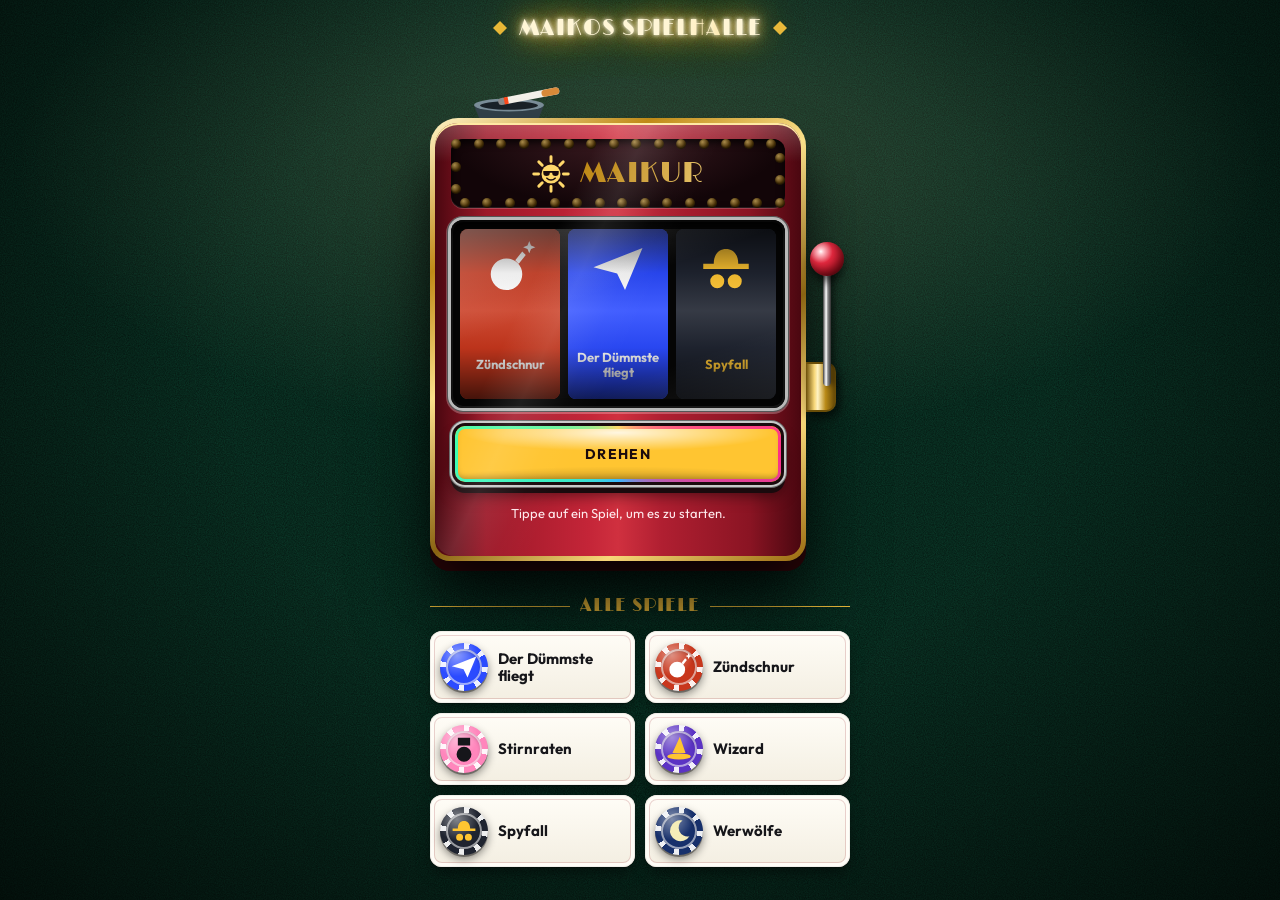
==== commit c90e0a45: "Kamerafahrt: Spiel antippen fährt in den Automaten hinein, Zurück fährt wieder heraus Spielliste nac" ====
--- a/index.html
+++ b/index.html
@@ -23,6 +23,7 @@
 <meta name="apple-mobile-web-app-capable" content="yes">
 <meta name="apple-mobile-web-app-title" content="Spielhalle">
 <script>if ("serviceWorker" in navigator) navigator.serviceWorker.register("sw.js");</script>
+<script src="spiele.js"></script>
 <script src="fx.js" defer></script>
 <link rel="preconnect" href="https://fonts.googleapis.com">
 <link rel="preconnect" href="https://fonts.gstatic.com" crossorigin>
@@ -336,15 +337,7 @@
   }
 
   /* ———— SPIELE-WALZEN ———— */
-  // n: Name, p: Datei, bg/fg: Farben, d: Symbol (ein SVG-Pfad, viewBox 64)
-  const G = [
-    { n: 'Der Dümmste fliegt',  p: 'derduemmstefliegt.html', bg: '#2B4BFF', fg: '#FFFFFF', d: 'M4 30l56-22-20 48-9-19z' },
-    { n: 'Zündschnur',          p: 'zuendschnur.html',       bg: '#C8371D', fg: '#FFFFFF', d: 'M10 38a18 18 0 1 0 36 0a18 18 0 1 0-36 0zM38 22l8-10 4 4-8 10zM54 0l2 5 5 2-5 2-2 5-2-5-5-2 5-2z' },
-    { n: 'Stirnraten',          p: 'stirnraten.html',        bg: '#FF86BC', fg: '#16161A', d: 'M15 44a17 17 0 1 0 34 0a17 17 0 1 0-34 0zM18 6h28v18H18z' },
-    { n: 'Wizard',              p: 'wizard.html',            bg: '#5B33C4', fg: '#FFC531', d: 'M34 4l13 37H17zM5 49a27 7 0 1 0 54 0a27 7 0 1 0-54 0z' },
-    { n: 'Spyfall',             p: 'spyfall.html',           bg: '#1F2430', fg: '#FFC531', d: 'M18 26c0-11 6-17 14-17s14 6 14 17zM6 26h52v6H6zM14 46a8 8 0 1 0 16 0a8 8 0 1 0-16 0zM34 46a8 8 0 1 0 16 0a8 8 0 1 0-16 0z' },
-    { n: 'Werwölfe',            p: 'werwolf.html',           bg: '#17306B', fg: '#F4EDB8', d: 'M40 8a24 24 0 1 0 16 36a20 20 0 0 1-16-36z' }
-  ];
+  const G = SPIELE;
   const icon = g => `<svg viewBox="0 0 64 64" aria-hidden="true"><path fill="${g.fg}" fill-rule="evenodd" d="${g.d}"/></svg>`;
   const cell = g => `<a class="cell" href="${g.p}" style="background:${g.bg};color:${g.fg}">${icon(g)}<span>${g.n}</span></a>`;
   document.querySelector('.all').innerHTML = G.map(g =>
@@ -355,6 +348,9 @@
   const pick3 = () => { const pool = G.map((_, i) => i), out = []; while (out.length < 3) out.push(pool.splice(rand(pool.length), 1)[0]); return out; };
 
   let shown = pick3(), holdUntil = 0;
+  // Zurück aus einem Spiel: Es steht in der mittleren Walze, dort kommt die Kamera heraus
+  const from = window.DOLLY?.back ? G.findIndex(g => g.p === DOLLY.p) : -1;
+  if (from >= 0) { const rest = shown.filter(k => k !== from); shown = [rest[0], from, rest[1]]; holdUntil = Date.now() + 6000; }
   strips.forEach((s, i) => s.innerHTML = cell(G[shown[i]]));
 
   async function show(next, big) {
@@ -372,7 +368,7 @@
 
   // Walzen wechseln von selbst durch, außer kurz nach einem Dreh, im Automatenspiel oder bei reduzierter Bewegung.
   if (!calm) setInterval(() => {
-    if (machine.dataset.mode === 'games' && !document.hidden && Date.now() > holdUntil) show(shown.map(k => (k + 1) % G.length), false);
+    if (machine.dataset.mode === 'games' && !document.hidden && Date.now() > holdUntil && !document.documentElement.classList.contains('fx-moving')) show(shown.map(k => (k + 1) % G.length), false);
   }, 3500);
 
   /* ———— AUTOMATENSPIEL (nur Spielgeld, Beträge in Cent) ————
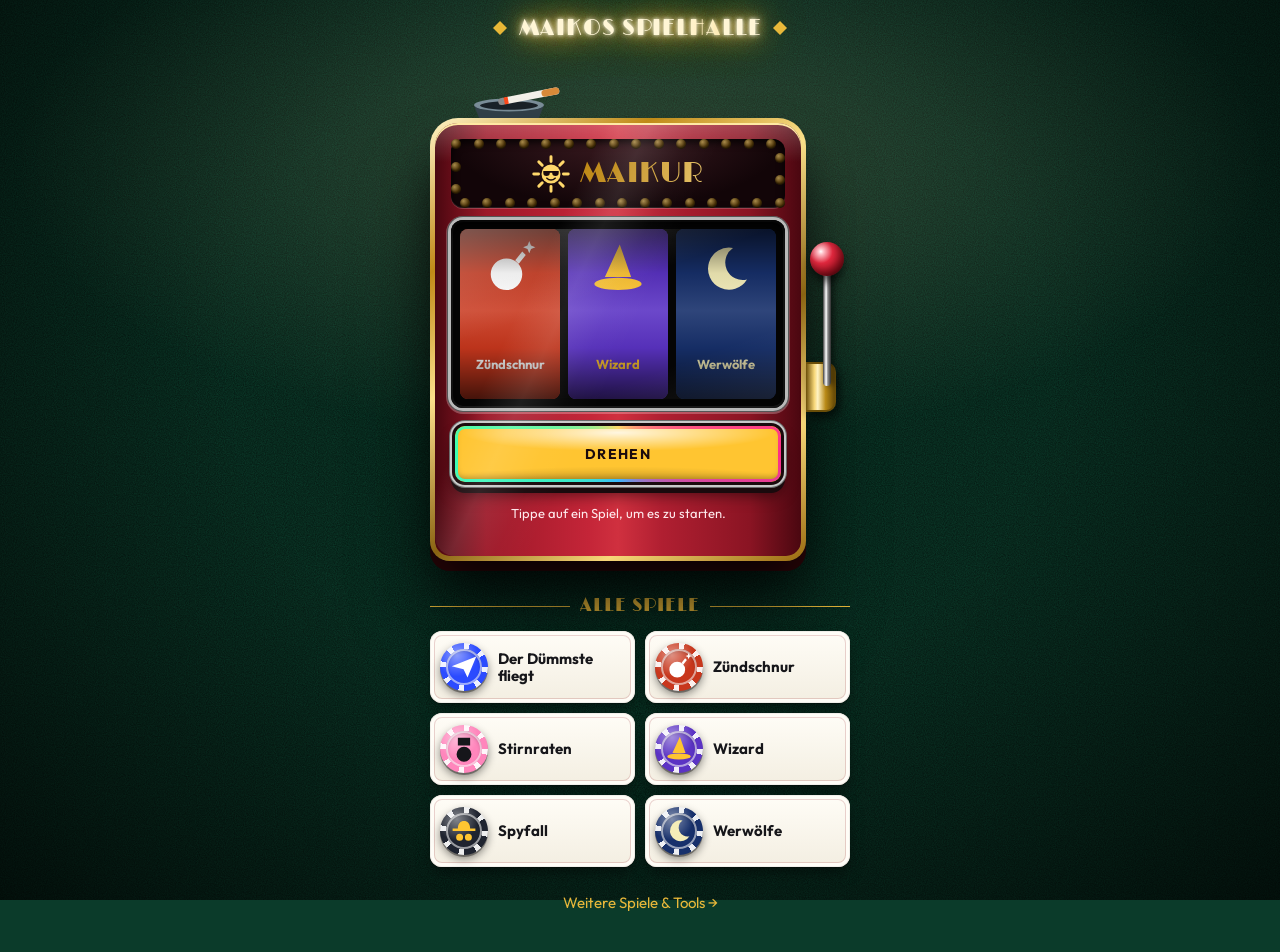
==== commit de6dc881: "Spielhalle: Link zu weiteren Spielen und Tools Co-Authored-By: Claude Opus 5.5 <noreply@anthropic.co" ====
--- a/index.html
+++ b/index.html
@@ -151,6 +151,8 @@
     color: var(--gold); font-size: 18px; letter-spacing: .06em;
   }
   .all-title::before, .all-title::after { content: ""; flex: 1; height: 1px; background: var(--gold); }
+  .more { display: block; margin: 26px 0 8px; text-align: center; color: var(--gold); font-size: 15px; text-decoration: none; }
+  .more:hover { text-decoration: underline; }
   .all { display: grid; grid-template-columns: 1fr 1fr; gap: 10px; }
   .card {
     min-height: 72px; padding: 10px; border-radius: 12px; background: #fff; color: var(--ink);
@@ -315,6 +317,7 @@
 
   <h2 class="all-title display">ALLE SPIELE</h2>
   <nav class="all" aria-label="Alle Spiele"></nav>
+  <a class="more" href="/start.html">Weitere Spiele &amp; Tools &rarr;</a>
 </div>
 
 <script>
